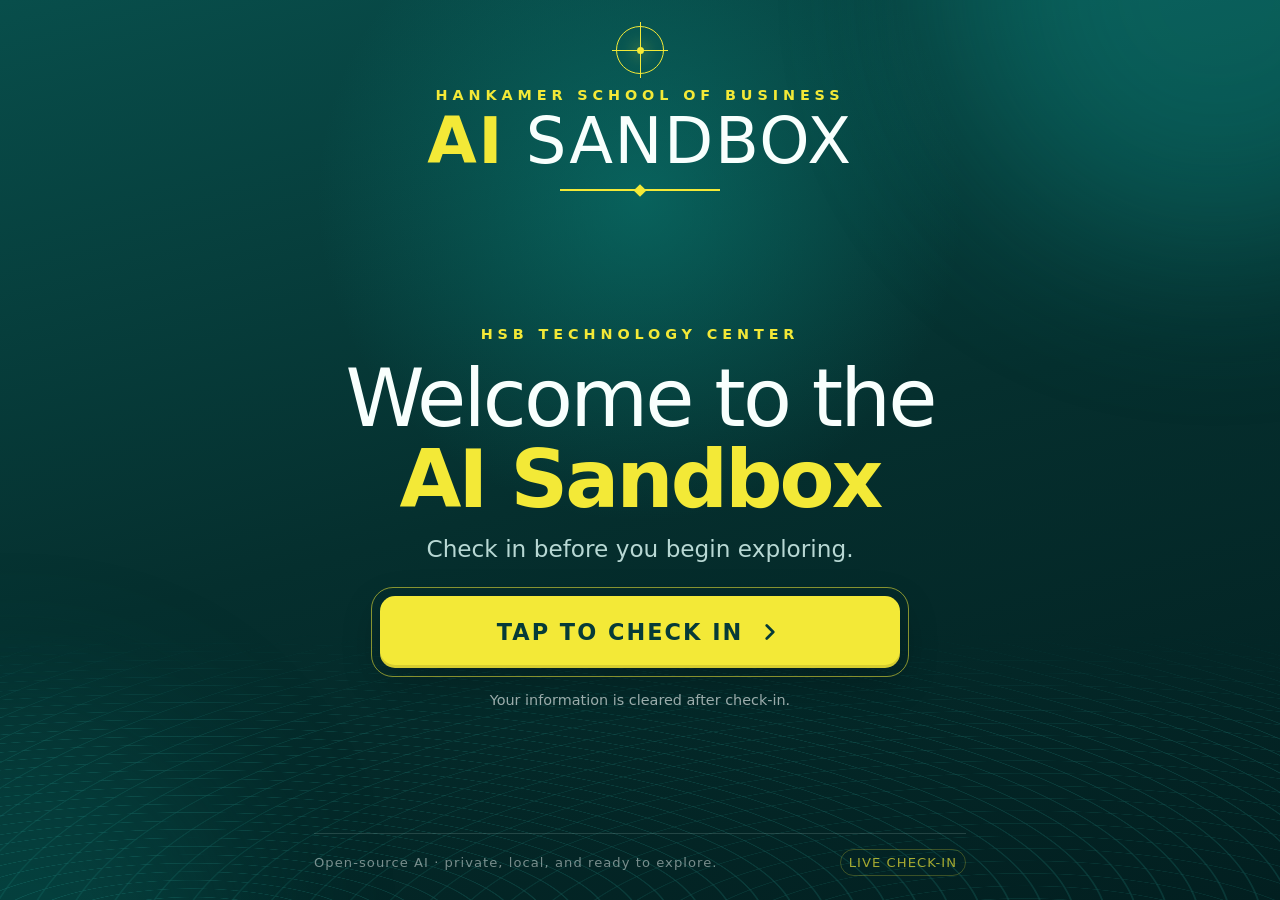
==== index.html @ b59451a3 "Add files via upload" ====
<!doctype html>
<html lang="en">
<head>
  <meta charset="utf-8">
  <meta name="viewport" content="width=device-width, initial-scale=1, viewport-fit=cover, user-scalable=no">
  <meta name="theme-color" content="#073f3d">
  <meta name="description" content="Touch-friendly check-in kiosk for the Hankamer AI Sandbox.">
  <title>AI Sandbox Check-In</title>
  <link rel="icon" type="image/svg+xml" href="data:image/svg+xml,%3Csvg xmlns='http://www.w3.org/2000/svg' viewBox='0 0 64 64'%3E%3Crect width='64' height='64' rx='12' fill='%23073f3d'/%3E%3Ccircle cx='32' cy='24' r='12' fill='none' stroke='%23f3e937' stroke-width='3'/%3E%3Ccircle cx='32' cy='24' r='3' fill='%23f3e937'/%3E%3Cpath d='M18 48h28' stroke='%23f3e937' stroke-width='4'/%3E%3C/svg%3E">
  <link rel="stylesheet" href="styles.css">
</head>
<body>
  <div class="ambient ambient-one" aria-hidden="true"></div>
  <div class="ambient ambient-two" aria-hidden="true"></div>
  <div class="contours" aria-hidden="true"></div>

  <main class="kiosk-shell">
    <header class="brand-lockup" aria-label="Hankamer School of Business AI Sandbox">
      <div class="orbit-mark" aria-hidden="true"><span></span></div>
      <p class="eyebrow">Hankamer School of Business</p>
      <div class="brand-title"><span>AI</span> Sandbox</div>
      <div class="rule"><i></i></div>
    </header>

    <section class="screen is-active" id="idleScreen" aria-labelledby="welcomeTitle">
      <div class="idle-content">
        <p class="section-label">HSB Technology Center</p>
        <h1 id="welcomeTitle">Welcome to the<br><strong>AI Sandbox</strong></h1>
        <p class="welcome-copy">Check in before you begin exploring.</p>
        <button class="primary-button pulse-button" id="startButton" type="button">
          <span>Tap to check in</span>
          <svg viewBox="0 0 24 24" aria-hidden="true"><path d="m9 18 6-6-6-6"/></svg>
        </button>
        <p class="privacy-note">Your information is cleared after check-in.</p>
      </div>
    </section>

    <section class="screen" id="formScreen" aria-labelledby="formTitle" hidden>
      <div class="form-heading">
        <button class="back-button" id="backButton" type="button" aria-label="Return to welcome screen">
          <svg viewBox="0 0 24 24" aria-hidden="true"><path d="m15 18-6-6 6-6"/></svg>
        </button>
        <div>
          <p class="section-label">Visitor check-in</p>
          <h1 id="formTitle">Tell us about your visit</h1>
        </div>
      </div>

      <form id="checkinForm" novalidate>
        <div class="form-grid">
          <label class="field full-width">
            <span>Baylor email <b>Required</b></span>
            <input id="email" name="email" type="email" inputmode="email" autocomplete="off" autocapitalize="none" spellcheck="false" placeholder="name@baylor.edu" required>
            <small class="field-error" id="emailError"></small>
          </label>

          <label class="field full-width">
            <span>Name <em>Optional</em></span>
            <input id="name" name="name" type="text" autocomplete="off" placeholder="First and last name" maxlength="80">
          </label>

          <label class="field full-width">
            <span>Purpose of visit <b>Required</b></span>
            <select id="purpose" name="purpose" required>
              <option value="">Choose one</option>
              <option>Explore AI tools</option>
              <option>Coursework or assignment</option>
              <option>Research or project work</option>
              <option>Class, workshop, or event</option>
              <option>Consultation or support</option>
              <option>Other</option>
            </select>
            <small class="field-error" id="purposeError"></small>
          </label>
        </div>

        <fieldset class="station-fieldset">
          <legend>Choose a station <b>Required</b></legend>
          <div class="station-grid">
            <label class="station-card"><input type="radio" name="station" value="1"><span class="computer-icon" aria-hidden="true"></span><strong>01</strong><small>Station</small></label>
            <label class="station-card"><input type="radio" name="station" value="2"><span class="computer-icon" aria-hidden="true"></span><strong>02</strong><small>Station</small></label>
            <label class="station-card"><input type="radio" name="station" value="3"><span class="computer-icon" aria-hidden="true"></span><strong>03</strong><small>Station</small></label>
            <label class="station-card"><input type="radio" name="station" value="4"><span class="computer-icon" aria-hidden="true"></span><strong>04</strong><small>Station</small></label>
          </div>
          <small class="field-error" id="stationError"></small>
        </fieldset>

        <div class="submit-area">
          <p class="submit-error" id="submitError" role="alert"></p>
          <button class="primary-button" id="submitButton" type="submit">
            <span>Check in</span>
            <svg viewBox="0 0 24 24" aria-hidden="true"><path d="m9 18 6-6-6-6"/></svg>
          </button>
        </div>
      </form>
    </section>

    <section class="screen success-screen" id="successScreen" aria-labelledby="successTitle" hidden>
      <div class="success-content">
        <div class="success-mark" aria-hidden="true"><svg viewBox="0 0 64 64"><path d="m18 33 9 9 20-22"/></svg></div>
        <p class="section-label">Check-in complete</p>
        <h1 id="successTitle">You’re all set.</h1>
        <p>Have a great session in the AI Sandbox.</p>
        <div class="countdown"><span id="countdownNumber">5</span><small>Returning to welcome</small></div>
      </div>
    </section>

    <footer>
      <span>Open-source AI · private, local, and ready to explore.</span>
      <span class="mode-indicator" id="modeIndicator">Demo mode</span>
    </footer>
  </main>

  <div class="timeout-dialog" id="timeoutDialog" role="dialog" aria-modal="true" aria-labelledby="timeoutTitle" hidden>
    <div>
      <p class="section-label">Still there?</p>
      <h2 id="timeoutTitle">Your session is about to reset.</h2>
      <p>For privacy, this form will clear in <strong id="timeoutCountdown">10</strong> seconds.</p>
      <button class="primary-button" id="continueButton" type="button">Continue check-in</button>
    </div>
  </div>

  <script src="config.js"></script>
  <script src="app.js"></script>
</body>
</html>
---- styles.css ----
:root {
  --teal-950: #032e2d;
  --teal-900: #073f3d;
  --teal-800: #075552;
  --teal-700: #08706a;
  --gold: #f3e937;
  --gold-soft: #fff86c;
  --white: #f8fffd;
  --mist: #b8d8d4;
  --danger: #ffadad;
  --panel: rgba(1, 42, 41, 0.82);
  --line: rgba(243, 233, 55, 0.42);
  font-family: Inter, ui-sans-serif, system-ui, -apple-system, BlinkMacSystemFont, "Segoe UI", sans-serif;
  color: var(--white);
  background: var(--teal-950);
  font-synthesis: none;
}

* { box-sizing: border-box; }

html, body { min-height: 100%; margin: 0; }

body {
  min-height: 100dvh;
  overflow-x: hidden;
  background:
    radial-gradient(circle at 50% 22%, rgba(11, 142, 132, 0.46), transparent 34%),
    linear-gradient(165deg, #084e4b 0%, #052f2e 52%, #021f20 100%);
  -webkit-tap-highlight-color: transparent;
  touch-action: manipulation;
}

button, input, select { font: inherit; }
button { -webkit-tap-highlight-color: transparent; }

.ambient { position: fixed; border-radius: 50%; filter: blur(90px); opacity: .28; pointer-events: none; }
.ambient-one { width: 42vmax; height: 42vmax; background: #12b5a9; top: -22vmax; right: -16vmax; }
.ambient-two { width: 34vmax; height: 34vmax; background: #0a8179; bottom: -20vmax; left: -16vmax; }

.contours {
  position: fixed;
  inset: auto 0 0;
  height: 30vh;
  opacity: .22;
  pointer-events: none;
  background-image:
    repeating-radial-gradient(ellipse at 15% 110%, transparent 0 15px, rgba(66, 225, 212, .55) 16px 17px, transparent 18px 31px),
    repeating-radial-gradient(ellipse at 80% 125%, transparent 0 18px, rgba(66, 225, 212, .4) 19px 20px, transparent 21px 38px);
  mask-image: linear-gradient(transparent, black 38%);
}

.kiosk-shell {
  position: relative;
  z-index: 1;
  width: min(100%, 760px);
  min-height: 100dvh;
  margin: 0 auto;
  padding: max(26px, env(safe-area-inset-top)) clamp(22px, 5vw, 54px) max(24px, env(safe-area-inset-bottom));
  display: grid;
  grid-template-rows: auto 1fr auto;
}

.brand-lockup { text-align: center; }
.orbit-mark { width: 48px; height: 48px; margin: 0 auto 13px; border: 1.5px solid var(--gold); border-radius: 50%; display: grid; place-items: center; position: relative; }
.orbit-mark::before, .orbit-mark::after { content: ""; position: absolute; background: var(--gold); }
.orbit-mark::before { width: 56px; height: 1px; }
.orbit-mark::after { width: 1px; height: 56px; }
.orbit-mark span { width: 7px; height: 7px; background: var(--gold); border-radius: 50%; box-shadow: 0 0 16px var(--gold); }
.eyebrow, .section-label { margin: 0; color: var(--gold); font-size: clamp(.72rem, 1.8vw, .9rem); font-weight: 800; letter-spacing: .34em; text-transform: uppercase; }
.brand-title { margin-top: 8px; font-size: clamp(2rem, 6.5vw, 4rem); font-weight: 300; line-height: .95; letter-spacing: .025em; text-transform: uppercase; }
.brand-title span { color: var(--gold); font-weight: 700; }
.rule { width: 160px; height: 12px; margin: 17px auto 0; border-top: 2px solid var(--gold); position: relative; }
.rule i { position: absolute; width: 9px; height: 9px; left: 50%; top: -5px; background: var(--gold); transform: translateX(-50%) rotate(45deg); }

.screen { align-self: center; width: 100%; padding: clamp(24px, 5vh, 54px) 0; animation: reveal .35s ease both; }
.screen[hidden] { display: none; }
.idle-content, .success-content { text-align: center; }
.idle-content h1 { margin: 16px 0 14px; font-size: clamp(2.3rem, 8vw, 5rem); line-height: 1.02; font-weight: 300; letter-spacing: -.035em; }
.idle-content h1 strong { color: var(--gold); font-weight: 750; }
.welcome-copy { margin: 0 auto 34px; color: var(--mist); font-size: clamp(1.1rem, 2.7vw, 1.45rem); }

.primary-button {
  width: 100%; min-height: 72px; border: 0; border-radius: 15px; padding: 18px 24px;
  background: var(--gold); color: #063b38; box-shadow: 0 12px 38px rgba(0, 0, 0, .24), inset 0 -3px 0 rgba(0, 0, 0, .12);
  display: flex; align-items: center; justify-content: center; gap: 14px;
  font-weight: 900; font-size: clamp(1.05rem, 2.8vw, 1.4rem); letter-spacing: .09em; text-transform: uppercase; cursor: pointer;
  transition: transform .16s ease, background .16s ease, opacity .16s ease;
}
.primary-button:hover { background: var(--gold-soft); }
.primary-button:active { transform: scale(.985); }
.primary-button:focus-visible, .back-button:focus-visible, input:focus-visible, select:focus-visible, .station-card:has(input:focus-visible) { outline: 4px solid white; outline-offset: 4px; }
.primary-button:disabled { opacity: .56; cursor: wait; }
.primary-button svg, .back-button svg { width: 26px; height: 26px; fill: none; stroke: currentColor; stroke-width: 2.5; stroke-linecap: round; stroke-linejoin: round; }
.pulse-button { max-width: 520px; margin: 0 auto; position: relative; }
.pulse-button::after { content: ""; position: absolute; inset: -9px; border: 1px solid rgba(243, 233, 55, .55); border-radius: 22px; animation: pulse 2.4s ease-out infinite; }
.privacy-note { margin: 24px 0 0; color: rgba(248, 255, 253, .64); font-size: .9rem; }

.form-heading { display: grid; grid-template-columns: 58px 1fr; gap: 18px; align-items: center; margin-bottom: 25px; }
.form-heading h1 { margin: 7px 0 0; font-size: clamp(1.8rem, 5vw, 3rem); line-height: 1.05; }
.back-button { width: 58px; height: 58px; border-radius: 50%; border: 1px solid var(--line); display: grid; place-items: center; background: rgba(0,0,0,.12); color: var(--gold); cursor: pointer; }
.form-grid { display: grid; grid-template-columns: 1fr 1fr; gap: 20px; }
.full-width { grid-column: 1 / -1; }
.field { display: grid; gap: 9px; }
.field > span, .station-fieldset legend { color: var(--white); font-size: 1rem; font-weight: 750; letter-spacing: .03em; }
.field b, .station-fieldset b { margin-left: 7px; color: var(--gold); font-size: .67rem; letter-spacing: .12em; text-transform: uppercase; }
.field em { margin-left: 7px; color: var(--mist); font-size: .75rem; font-weight: 500; font-style: normal; }
input, select { width: 100%; min-height: 62px; border: 1px solid rgba(184, 216, 212, .38); border-radius: 12px; padding: 13px 16px; background: rgba(0, 23, 23, .6); color: white; font-size: 1.1rem; }
select { color-scheme: dark; }
input::placeholder { color: rgba(248, 255, 253, .43); }
input:focus, select:focus { border-color: var(--gold); background: rgba(0, 31, 30, .85); }
.field-error, .submit-error { min-height: 0; color: var(--danger); font-weight: 650; }
.field-error:not(:empty) { min-height: 1.1em; }

.station-fieldset { min-width: 0; margin: 24px 0 0; padding: 0; border: 0; }
.station-fieldset legend { margin-bottom: 13px; }
.station-grid { display: grid; grid-template-columns: repeat(4, 1fr); gap: 12px; }
.station-card { min-height: 128px; padding: 15px 8px 12px; border: 1px solid var(--line); border-radius: 13px; background: rgba(1, 51, 49, .68); display: flex; flex-direction: column; align-items: center; justify-content: center; cursor: pointer; transition: background .16s, transform .16s, border-color .16s; }
.station-card input { position: absolute; opacity: 0; pointer-events: none; }
.station-card:hover { background: rgba(7, 93, 88, .78); }
.station-card:active { transform: scale(.97); }
.station-card:has(input:checked) { background: var(--gold); color: var(--teal-950); border-color: var(--gold); box-shadow: 0 0 0 3px rgba(243, 233, 55, .22); }
.station-card strong { color: var(--gold); font-size: clamp(1.6rem, 5vw, 2.3rem); line-height: 1; }
.station-card:has(input:checked) strong { color: var(--teal-950); }
.station-card small { margin-top: 4px; font-size: .66rem; font-weight: 800; letter-spacing: .17em; text-transform: uppercase; }
.computer-icon { width: 34px; height: 24px; margin-bottom: 9px; border: 2px solid currentColor; border-radius: 4px; opacity: .75; position: relative; }
.computer-icon::after { content: ""; position: absolute; width: 17px; height: 2px; left: 7px; bottom: 4px; background: currentColor; }
.submit-area { margin-top: 24px; }
.submit-error { margin: 0 0 9px; text-align: center; }

.success-mark { width: 116px; height: 116px; margin: 0 auto 28px; border: 2px solid var(--gold); border-radius: 50%; background: rgba(243, 233, 55, .08); display: grid; place-items: center; box-shadow: 0 0 50px rgba(243,233,55,.17); }
.success-mark svg { width: 64px; fill: none; stroke: var(--gold); stroke-width: 5; stroke-linecap: round; stroke-linejoin: round; }
.success-content h1 { margin: 12px 0 10px; color: var(--gold); font-size: clamp(3rem, 10vw, 6rem); line-height: 1; }
.success-content > p:not(.section-label) { margin: 0; color: var(--mist); font-size: clamp(1.1rem, 3vw, 1.45rem); }
.countdown { width: 100px; height: 100px; margin: 32px auto 0; border: 1px solid var(--line); border-radius: 50%; display: flex; flex-direction: column; align-items: center; justify-content: center; }
.countdown span { color: var(--gold); font-size: 2rem; font-weight: 800; line-height: 1; }
.countdown small { width: 72px; margin-top: 5px; color: var(--mist); font-size: .62rem; line-height: 1.1; text-transform: uppercase; }

footer { padding-top: 15px; border-top: 1px solid rgba(184,216,212,.18); display: flex; align-items: center; justify-content: space-between; gap: 14px; color: rgba(248,255,253,.48); font-size: clamp(.65rem, 1.8vw, .82rem); letter-spacing: .08em; }
.mode-indicator { flex: 0 0 auto; padding: 5px 8px; border: 1px solid rgba(243,233,55,.24); border-radius: 999px; color: rgba(243,233,55,.68); text-transform: uppercase; }

.timeout-dialog { position: fixed; z-index: 10; inset: 0; padding: 24px; background: rgba(0, 18, 18, .78); backdrop-filter: blur(12px); display: grid; place-items: center; }
.timeout-dialog[hidden] { display: none; }
.timeout-dialog > div { width: min(100%, 520px); padding: 34px; border: 1px solid var(--line); border-radius: 20px; background: #073f3d; box-shadow: 0 22px 70px rgba(0,0,0,.45); text-align: center; }
.timeout-dialog h2 { margin: 13px 0; font-size: clamp(1.6rem, 5vw, 2.35rem); }
.timeout-dialog p:not(.section-label) { margin: 0 0 24px; color: var(--mist); }
.timeout-dialog strong { color: var(--gold); }

@keyframes reveal { from { opacity: 0; transform: translateY(9px); } to { opacity: 1; transform: none; } }
@keyframes pulse { 0% { opacity: .7; transform: scale(.98); } 75%, 100% { opacity: 0; transform: scale(1.06); } }

@media (max-width: 560px) {
  .kiosk-shell { padding-inline: 18px; }
  .orbit-mark { width: 40px; height: 40px; }
  .orbit-mark::before { width: 48px; }
  .orbit-mark::after { height: 48px; }
  .station-grid { grid-template-columns: repeat(2, 1fr); }
  .station-card { min-height: 108px; }
  .form-grid { gap: 14px; }
  .screen { padding-block: 28px; }
  footer > span:first-child { display: none; }
  footer { justify-content: center; }
}

@media (max-height: 750px) and (min-width: 561px) {
  .kiosk-shell { padding-block: 17px; }
  .orbit-mark { display: none; }
  .brand-title { font-size: 2.3rem; }
  .rule { margin-top: 10px; }
  .screen { padding-block: 18px; }
  .form-heading { margin-bottom: 16px; }
  .form-grid { gap: 12px; }
  input, select { min-height: 52px; }
  .station-fieldset { margin-top: 14px; }
  .station-card { min-height: 92px; }
  .computer-icon { display: none; }
  .submit-area { margin-top: 14px; }
  .primary-button { min-height: 60px; }
}

@media (prefers-reduced-motion: reduce) {
  *, *::before, *::after { animation-duration: .01ms !important; animation-iteration-count: 1 !important; scroll-behavior: auto !important; }
}
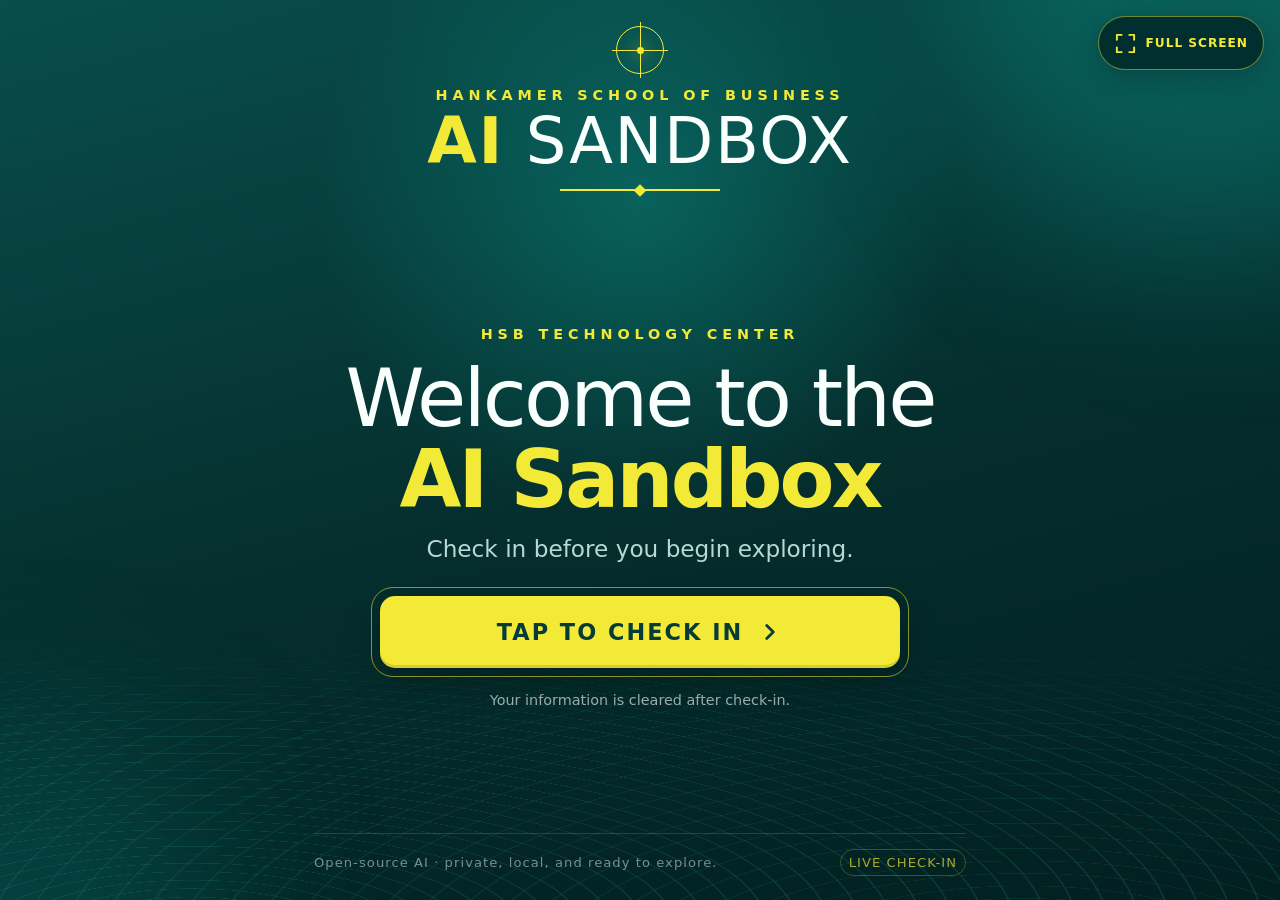
==== commit 90207476: "Add files via upload" ====
--- a/index.html
+++ b/index.html
@@ -5,7 +5,11 @@
   <meta name="viewport" content="width=device-width, initial-scale=1, viewport-fit=cover, user-scalable=no">
   <meta name="theme-color" content="#073f3d">
   <meta name="description" content="Touch-friendly check-in kiosk for the Hankamer AI Sandbox.">
+  <meta name="mobile-web-app-capable" content="yes">
+  <meta name="apple-mobile-web-app-capable" content="yes">
+  <meta name="apple-mobile-web-app-status-bar-style" content="black-translucent">
   <title>AI Sandbox Check-In</title>
+  <link rel="manifest" href="manifest.webmanifest">
   <link rel="icon" type="image/svg+xml" href="data:image/svg+xml,%3Csvg xmlns='http://www.w3.org/2000/svg' viewBox='0 0 64 64'%3E%3Crect width='64' height='64' rx='12' fill='%23073f3d'/%3E%3Ccircle cx='32' cy='24' r='12' fill='none' stroke='%23f3e937' stroke-width='3'/%3E%3Ccircle cx='32' cy='24' r='3' fill='%23f3e937'/%3E%3Cpath d='M18 48h28' stroke='%23f3e937' stroke-width='4'/%3E%3C/svg%3E">
   <link rel="stylesheet" href="styles.css">
 </head>
@@ -13,6 +17,13 @@
   <div class="ambient ambient-one" aria-hidden="true"></div>
   <div class="ambient ambient-two" aria-hidden="true"></div>
   <div class="contours" aria-hidden="true"></div>
+
+  <button class="fullscreen-button" id="fullscreenButton" type="button" aria-pressed="false">
+    <svg class="enter-fullscreen-icon" viewBox="0 0 24 24" aria-hidden="true"><path d="M8 3H3v5M16 3h5v5M8 21H3v-5M16 21h5v-5"/></svg>
+    <svg class="exit-fullscreen-icon" viewBox="0 0 24 24" aria-hidden="true"><path d="M3 8h5V3M21 8h-5V3M3 16h5v5M21 16h-5v5"/></svg>
+    <span>Full screen</span>
+  </button>
+  <p class="fullscreen-message" id="fullscreenMessage" role="status" aria-live="polite"></p>
 
   <main class="kiosk-shell">
     <header class="brand-lockup" aria-label="Hankamer School of Business AI Sandbox">
--- a/styles.css
+++ b/styles.css
@@ -33,6 +33,35 @@
 button, input, select { font: inherit; }
 button { -webkit-tap-highlight-color: transparent; }
 
+.fullscreen-button {
+  position: fixed;
+  z-index: 8;
+  top: max(16px, env(safe-area-inset-top));
+  right: max(16px, env(safe-area-inset-right));
+  min-width: 54px;
+  min-height: 54px;
+  padding: 12px 15px;
+  border: 1px solid rgba(243, 233, 55, .48);
+  border-radius: 999px;
+  background: rgba(1, 42, 41, .88);
+  color: var(--gold);
+  display: flex;
+  align-items: center;
+  justify-content: center;
+  gap: 9px;
+  box-shadow: 0 8px 28px rgba(0, 0, 0, .24);
+  backdrop-filter: blur(9px);
+  cursor: pointer;
+}
+.fullscreen-button svg { width: 23px; height: 23px; fill: none; stroke: currentColor; stroke-width: 2; stroke-linecap: round; stroke-linejoin: round; }
+.fullscreen-button span { font-size: .76rem; font-weight: 850; letter-spacing: .08em; text-transform: uppercase; }
+.fullscreen-button .exit-fullscreen-icon { display: none; }
+.fullscreen-button[aria-pressed="true"] .enter-fullscreen-icon { display: none; }
+.fullscreen-button[aria-pressed="true"] .exit-fullscreen-icon { display: block; }
+.fullscreen-button:focus-visible { outline: 4px solid white; outline-offset: 3px; }
+.fullscreen-button.is-hidden { display: none; }
+.fullscreen-message { position: fixed; z-index: 9; top: 78px; right: 17px; max-width: 260px; margin: 0; color: var(--danger); font-size: .82rem; font-weight: 650; text-align: right; }
+
 .ambient { position: fixed; border-radius: 50%; filter: blur(90px); opacity: .28; pointer-events: none; }
 .ambient-one { width: 42vmax; height: 42vmax; background: #12b5a9; top: -22vmax; right: -16vmax; }
 .ambient-two { width: 34vmax; height: 34vmax; background: #0a8179; bottom: -20vmax; left: -16vmax; }
@@ -149,6 +178,8 @@
 @keyframes pulse { 0% { opacity: .7; transform: scale(.98); } 75%, 100% { opacity: 0; transform: scale(1.06); } }
 
 @media (max-width: 560px) {
+  .fullscreen-button { top: 10px; right: 10px; padding: 12px; }
+  .fullscreen-button span { position: absolute; width: 1px; height: 1px; padding: 0; margin: -1px; overflow: hidden; clip: rect(0, 0, 0, 0); white-space: nowrap; border: 0; }
   .kiosk-shell { padding-inline: 18px; }
   .orbit-mark { width: 40px; height: 40px; }
   .orbit-mark::before { width: 48px; }
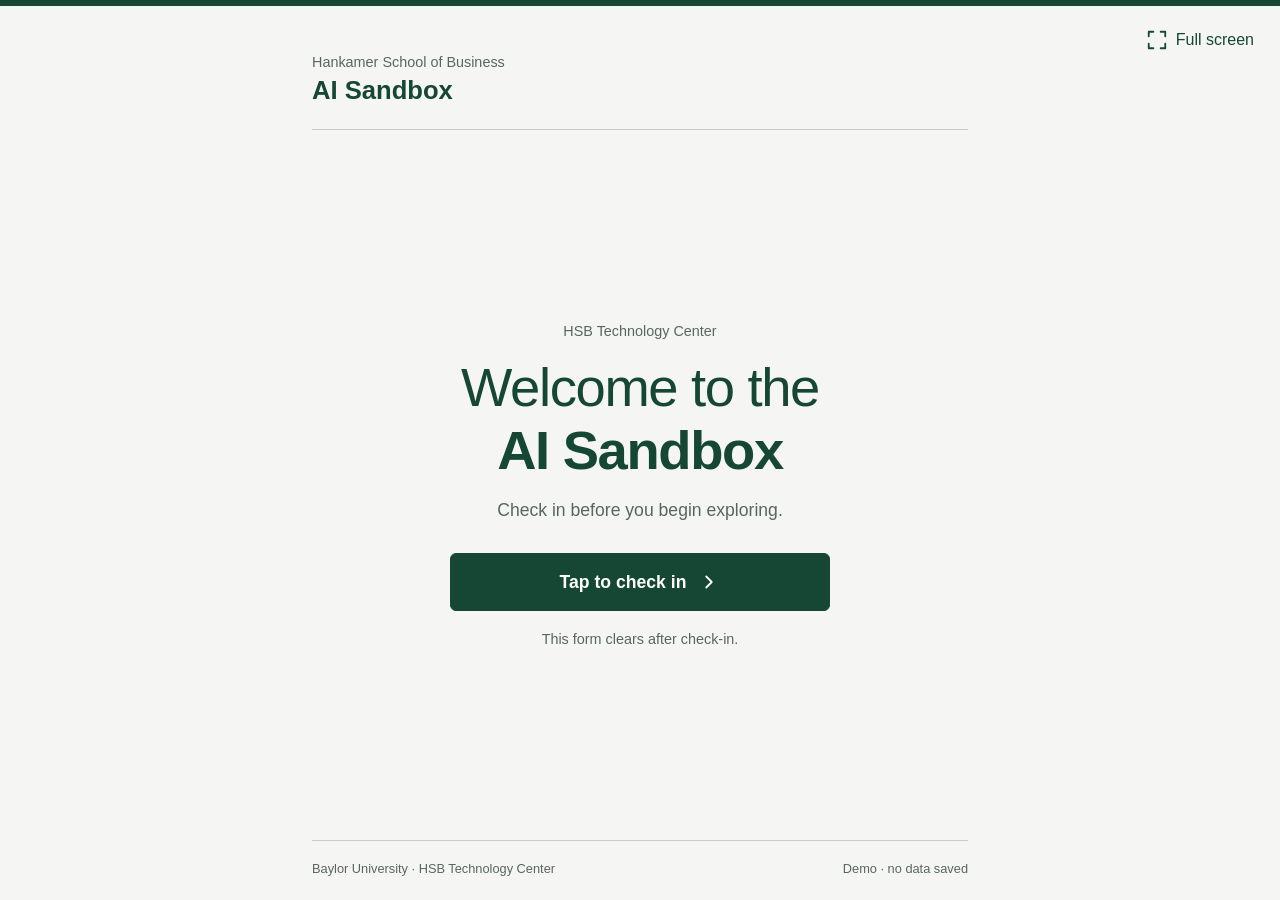
==== commit 92c41c5a: "Simplify kiosk interface and prepare Baylor hosting handoff" ====
--- a/index.html
+++ b/index.html
@@ -1,137 +1,132 @@
-<!doctype html>
-<html lang="en">
-<head>
-  <meta charset="utf-8">
-  <meta name="viewport" content="width=device-width, initial-scale=1, viewport-fit=cover, user-scalable=no">
-  <meta name="theme-color" content="#073f3d">
-  <meta name="description" content="Touch-friendly check-in kiosk for the Hankamer AI Sandbox.">
-  <meta name="mobile-web-app-capable" content="yes">
-  <meta name="apple-mobile-web-app-capable" content="yes">
-  <meta name="apple-mobile-web-app-status-bar-style" content="black-translucent">
-  <title>AI Sandbox Check-In</title>
-  <link rel="manifest" href="manifest.webmanifest">
-  <link rel="icon" type="image/svg+xml" href="data:image/svg+xml,%3Csvg xmlns='http://www.w3.org/2000/svg' viewBox='0 0 64 64'%3E%3Crect width='64' height='64' rx='12' fill='%23073f3d'/%3E%3Ccircle cx='32' cy='24' r='12' fill='none' stroke='%23f3e937' stroke-width='3'/%3E%3Ccircle cx='32' cy='24' r='3' fill='%23f3e937'/%3E%3Cpath d='M18 48h28' stroke='%23f3e937' stroke-width='4'/%3E%3C/svg%3E">
-  <link rel="stylesheet" href="styles.css">
-</head>
-<body>
-  <div class="ambient ambient-one" aria-hidden="true"></div>
-  <div class="ambient ambient-two" aria-hidden="true"></div>
-  <div class="contours" aria-hidden="true"></div>
+<!doctype html>
+<html lang="en">
+<head>
+  <meta charset="utf-8">
+  <meta name="viewport" content="width=device-width, initial-scale=1, viewport-fit=cover">
+  <meta name="theme-color" content="#154734">
+  <meta name="description" content="Touch-friendly check-in kiosk for the Hankamer AI Sandbox.">
+  <meta name="mobile-web-app-capable" content="yes">
+  <meta name="apple-mobile-web-app-capable" content="yes">
+  <meta name="apple-mobile-web-app-status-bar-style" content="black-translucent">
+  <title>AI Sandbox Check-In</title>
+  <link rel="manifest" href="manifest.webmanifest">
+  <link rel="icon" type="image/svg+xml" href="app-icon.svg">
+  <link rel="stylesheet" href="styles.css">
+</head>
+<body>
+  <button class="fullscreen-button" id="fullscreenButton" type="button" aria-pressed="false">
+    <svg class="enter-fullscreen-icon" viewBox="0 0 24 24" aria-hidden="true"><path d="M8 3H3v5M16 3h5v5M8 21H3v-5M16 21h5v-5"/></svg>
+    <svg class="exit-fullscreen-icon" viewBox="0 0 24 24" aria-hidden="true"><path d="M3 8h5V3M21 8h-5V3M3 16h5v5M21 16h-5v5"/></svg>
+    <span>Full screen</span>
+  </button>
+  <p class="fullscreen-message" id="fullscreenMessage" role="status" aria-live="polite"></p>
+
+  <main class="kiosk-shell">
+    <header class="brand-lockup" aria-label="Hankamer School of Business AI Sandbox">
+      <p class="eyebrow">Hankamer School of Business</p>
+      <div class="brand-title">AI Sandbox</div>
+    </header>
+
+    <section class="screen" id="idleScreen" aria-labelledby="welcomeTitle">
+      <div class="idle-content">
+        <p class="section-label">HSB Technology Center</p>
+        <h1 id="welcomeTitle">Welcome to the<br><strong>AI Sandbox</strong></h1>
+        <p class="welcome-copy">Check in before you begin exploring.</p>
+        <button class="primary-button" id="startButton" type="button">
+          <span>Tap to check in</span>
+          <svg viewBox="0 0 24 24" aria-hidden="true"><path d="m9 18 6-6-6-6"/></svg>
+        </button>
+        <p class="privacy-note">This form clears after check-in.</p>
+      </div>
+    </section>
+
+    <section class="screen" id="formScreen" aria-labelledby="formTitle" hidden>
+      <div class="form-heading">
+        <button class="back-button" id="backButton" type="button" aria-label="Return to welcome screen">
+          <svg viewBox="0 0 24 24" aria-hidden="true"><path d="m15 18-6-6 6-6"/></svg>
+        </button>
+        <div>
+          <p class="section-label">Visitor check-in</p>
+          <h1 id="formTitle">Check in</h1>
+        </div>
+      </div>
+
+      <form id="checkinForm" novalidate>
+        <div class="form-grid">
+          <label class="field full-width">
+            <span>Baylor email <b>Required</b></span>
+            <input id="email" name="email" aria-describedby="emailError" maxlength="254" type="email" inputmode="email" autocomplete="off" autocapitalize="none" spellcheck="false" placeholder="name@baylor.edu" required>
+            <small class="field-error" id="emailError"></small>
+          </label>
+
+          <label class="field full-width">
+            <span>Name <em>Optional</em></span>
+            <input id="name" name="name" type="text" autocomplete="off" placeholder="First and last name" maxlength="80">
+          </label>
+
+          <label class="field full-width">
+            <span>Purpose of visit <b>Required</b></span>
+            <select id="purpose" name="purpose" aria-describedby="purposeError" required>
+              <option value="">Choose one</option>
+              <option>Explore AI tools</option>
+              <option>Coursework or assignment</option>
+              <option>Research or project work</option>
+              <option>Class, workshop, or event</option>
+              <option>Consultation or support</option>
+              <option>Other</option>
+            </select>
+            <small class="field-error" id="purposeError"></small>
+          </label>
+        </div>
+
+        <fieldset class="station-fieldset" aria-describedby="stationError">
+          <legend>Choose a station <b>Required</b></legend>
+          <div class="station-grid">
+            <label class="station-card"><input type="radio" name="station" required value="1"><strong>01</strong><small>Station</small></label>
+            <label class="station-card"><input type="radio" name="station" required value="2"><strong>02</strong><small>Station</small></label>
+            <label class="station-card"><input type="radio" name="station" required value="3"><strong>03</strong><small>Station</small></label>
+            <label class="station-card"><input type="radio" name="station" required value="4"><strong>04</strong><small>Station</small></label>
+          </div>
+          <small class="field-error" id="stationError"></small>
+        </fieldset>
+
+        <div class="submit-area">
+          <p class="submit-error" id="submitError" role="alert"></p>
+          <button class="primary-button" id="submitButton" type="submit">
+            <span>Check in</span>
+            <svg viewBox="0 0 24 24" aria-hidden="true"><path d="m9 18 6-6-6-6"/></svg>
+          </button>
+        </div>
+      </form>
+    </section>
+
+    <section class="screen success-screen" id="successScreen" aria-labelledby="successTitle" hidden>
+      <div class="success-content">
+        <div class="success-mark" aria-hidden="true"><svg viewBox="0 0 64 64"><path d="m18 33 9 9 20-22"/></svg></div>
+        <p class="section-label">Check-in complete</p>
+        <h1 id="successTitle" tabindex="-1">You’re all set.</h1>
+        <p id="successMessage">Have a great session in the AI Sandbox.</p>
+        <div class="countdown"><span id="countdownNumber">5</span><small>Returning to welcome</small></div>
+      </div>
+    </section>
+
+    <footer>
+      <span>Baylor University · HSB Technology Center</span>
+      <span class="mode-indicator" id="modeIndicator">Demo mode</span>
+    </footer>
+  </main>
+
+  <dialog class="timeout-dialog" id="timeoutDialog" aria-labelledby="timeoutTitle">
+    <div>
+      <p class="section-label">Still there?</p>
+      <h2 id="timeoutTitle">Your session is about to reset.</h2>
+      <p>For privacy, this form will clear in <strong id="timeoutCountdown">10</strong> seconds.</p>
+      <button class="primary-button" id="continueButton" type="button">Continue check-in</button>
+    </div>
+  </dialog>
 
-  <button class="fullscreen-button" id="fullscreenButton" type="button" aria-pressed="false">
-    <svg class="enter-fullscreen-icon" viewBox="0 0 24 24" aria-hidden="true"><path d="M8 3H3v5M16 3h5v5M8 21H3v-5M16 21h5v-5"/></svg>
-    <svg class="exit-fullscreen-icon" viewBox="0 0 24 24" aria-hidden="true"><path d="M3 8h5V3M21 8h-5V3M3 16h5v5M21 16h-5v5"/></svg>
-    <span>Full screen</span>
-  </button>
-  <p class="fullscreen-message" id="fullscreenMessage" role="status" aria-live="polite"></p>
-
-  <main class="kiosk-shell">
-    <header class="brand-lockup" aria-label="Hankamer School of Business AI Sandbox">
-      <div class="orbit-mark" aria-hidden="true"><span></span></div>
-      <p class="eyebrow">Hankamer School of Business</p>
-      <div class="brand-title"><span>AI</span> Sandbox</div>
-      <div class="rule"><i></i></div>
-    </header>
-
-    <section class="screen is-active" id="idleScreen" aria-labelledby="welcomeTitle">
-      <div class="idle-content">
-        <p class="section-label">HSB Technology Center</p>
-        <h1 id="welcomeTitle">Welcome to the<br><strong>AI Sandbox</strong></h1>
-        <p class="welcome-copy">Check in before you begin exploring.</p>
-        <button class="primary-button pulse-button" id="startButton" type="button">
-          <span>Tap to check in</span>
-          <svg viewBox="0 0 24 24" aria-hidden="true"><path d="m9 18 6-6-6-6"/></svg>
-        </button>
-        <p class="privacy-note">Your information is cleared after check-in.</p>
-      </div>
-    </section>
-
-    <section class="screen" id="formScreen" aria-labelledby="formTitle" hidden>
-      <div class="form-heading">
-        <button class="back-button" id="backButton" type="button" aria-label="Return to welcome screen">
-          <svg viewBox="0 0 24 24" aria-hidden="true"><path d="m15 18-6-6 6-6"/></svg>
-        </button>
-        <div>
-          <p class="section-label">Visitor check-in</p>
-          <h1 id="formTitle">Tell us about your visit</h1>
-        </div>
-      </div>
-
-      <form id="checkinForm" novalidate>
-        <div class="form-grid">
-          <label class="field full-width">
-            <span>Baylor email <b>Required</b></span>
-            <input id="email" name="email" type="email" inputmode="email" autocomplete="off" autocapitalize="none" spellcheck="false" placeholder="name@baylor.edu" required>
-            <small class="field-error" id="emailError"></small>
-          </label>
-
-          <label class="field full-width">
-            <span>Name <em>Optional</em></span>
-            <input id="name" name="name" type="text" autocomplete="off" placeholder="First and last name" maxlength="80">
-          </label>
-
-          <label class="field full-width">
-            <span>Purpose of visit <b>Required</b></span>
-            <select id="purpose" name="purpose" required>
-              <option value="">Choose one</option>
-              <option>Explore AI tools</option>
-              <option>Coursework or assignment</option>
-              <option>Research or project work</option>
-              <option>Class, workshop, or event</option>
-              <option>Consultation or support</option>
-              <option>Other</option>
-            </select>
-            <small class="field-error" id="purposeError"></small>
-          </label>
-        </div>
-
-        <fieldset class="station-fieldset">
-          <legend>Choose a station <b>Required</b></legend>
-          <div class="station-grid">
-            <label class="station-card"><input type="radio" name="station" value="1"><span class="computer-icon" aria-hidden="true"></span><strong>01</strong><small>Station</small></label>
-            <label class="station-card"><input type="radio" name="station" value="2"><span class="computer-icon" aria-hidden="true"></span><strong>02</strong><small>Station</small></label>
-            <label class="station-card"><input type="radio" name="station" value="3"><span class="computer-icon" aria-hidden="true"></span><strong>03</strong><small>Station</small></label>
-            <label class="station-card"><input type="radio" name="station" value="4"><span class="computer-icon" aria-hidden="true"></span><strong>04</strong><small>Station</small></label>
-          </div>
-          <small class="field-error" id="stationError"></small>
-        </fieldset>
-
-        <div class="submit-area">
-          <p class="submit-error" id="submitError" role="alert"></p>
-          <button class="primary-button" id="submitButton" type="submit">
-            <span>Check in</span>
-            <svg viewBox="0 0 24 24" aria-hidden="true"><path d="m9 18 6-6-6-6"/></svg>
-          </button>
-        </div>
-      </form>
-    </section>
-
-    <section class="screen success-screen" id="successScreen" aria-labelledby="successTitle" hidden>
-      <div class="success-content">
-        <div class="success-mark" aria-hidden="true"><svg viewBox="0 0 64 64"><path d="m18 33 9 9 20-22"/></svg></div>
-        <p class="section-label">Check-in complete</p>
-        <h1 id="successTitle">You’re all set.</h1>
-        <p>Have a great session in the AI Sandbox.</p>
-        <div class="countdown"><span id="countdownNumber">5</span><small>Returning to welcome</small></div>
-      </div>
-    </section>
-
-    <footer>
-      <span>Open-source AI · private, local, and ready to explore.</span>
-      <span class="mode-indicator" id="modeIndicator">Demo mode</span>
-    </footer>
-  </main>
-
-  <div class="timeout-dialog" id="timeoutDialog" role="dialog" aria-modal="true" aria-labelledby="timeoutTitle" hidden>
-    <div>
-      <p class="section-label">Still there?</p>
-      <h2 id="timeoutTitle">Your session is about to reset.</h2>
-      <p>For privacy, this form will clear in <strong id="timeoutCountdown">10</strong> seconds.</p>
-      <button class="primary-button" id="continueButton" type="button">Continue check-in</button>
-    </div>
-  </div>
-
+  <noscript>JavaScript is required to use this check-in form.</noscript>
   <script src="config.js"></script>
-  <script src="app.js"></script>
-</body>
-</html>
+  <script src="app.js"></script>
+</body>
+</html>
--- a/styles.css
+++ b/styles.css
@@ -1,213 +1,116 @@
 :root {
-  --teal-950: #032e2d;
-  --teal-900: #073f3d;
-  --teal-800: #075552;
-  --teal-700: #08706a;
-  --gold: #f3e937;
-  --gold-soft: #fff86c;
-  --white: #f8fffd;
-  --mist: #b8d8d4;
-  --danger: #ffadad;
-  --panel: rgba(1, 42, 41, 0.82);
-  --line: rgba(243, 233, 55, 0.42);
-  font-family: Inter, ui-sans-serif, system-ui, -apple-system, BlinkMacSystemFont, "Segoe UI", sans-serif;
-  color: var(--white);
-  background: var(--teal-950);
+  font-family: "Segoe UI", Arial, sans-serif;
+  color: #24352c;
+  background: #f5f6f3;
   font-synthesis: none;
+  --green: #154734;
+  --muted: #59665f;
+  --border: #c7cec8;
 }
 
 * { box-sizing: border-box; }
-
-html, body { min-height: 100%; margin: 0; }
-
-body {
-  min-height: 100dvh;
-  overflow-x: hidden;
-  background:
-    radial-gradient(circle at 50% 22%, rgba(11, 142, 132, 0.46), transparent 34%),
-    linear-gradient(165deg, #084e4b 0%, #052f2e 52%, #021f20 100%);
-  -webkit-tap-highlight-color: transparent;
-  touch-action: manipulation;
-}
-
+body { margin: 0; border-top: 6px solid var(--green); }
 button, input, select { font: inherit; }
-button { -webkit-tap-highlight-color: transparent; }
-
-.fullscreen-button {
-  position: fixed;
-  z-index: 8;
-  top: max(16px, env(safe-area-inset-top));
-  right: max(16px, env(safe-area-inset-right));
-  min-width: 54px;
-  min-height: 54px;
-  padding: 12px 15px;
-  border: 1px solid rgba(243, 233, 55, .48);
-  border-radius: 999px;
-  background: rgba(1, 42, 41, .88);
-  color: var(--gold);
-  display: flex;
-  align-items: center;
-  justify-content: center;
-  gap: 9px;
-  box-shadow: 0 8px 28px rgba(0, 0, 0, .24);
-  backdrop-filter: blur(9px);
-  cursor: pointer;
-}
-.fullscreen-button svg { width: 23px; height: 23px; fill: none; stroke: currentColor; stroke-width: 2; stroke-linecap: round; stroke-linejoin: round; }
-.fullscreen-button span { font-size: .76rem; font-weight: 850; letter-spacing: .08em; text-transform: uppercase; }
-.fullscreen-button .exit-fullscreen-icon { display: none; }
-.fullscreen-button[aria-pressed="true"] .enter-fullscreen-icon { display: none; }
-.fullscreen-button[aria-pressed="true"] .exit-fullscreen-icon { display: block; }
-.fullscreen-button:focus-visible { outline: 4px solid white; outline-offset: 3px; }
-.fullscreen-button.is-hidden { display: none; }
-.fullscreen-message { position: fixed; z-index: 9; top: 78px; right: 17px; max-width: 260px; margin: 0; color: var(--danger); font-size: .82rem; font-weight: 650; text-align: right; }
-
-.ambient { position: fixed; border-radius: 50%; filter: blur(90px); opacity: .28; pointer-events: none; }
-.ambient-one { width: 42vmax; height: 42vmax; background: #12b5a9; top: -22vmax; right: -16vmax; }
-.ambient-two { width: 34vmax; height: 34vmax; background: #0a8179; bottom: -20vmax; left: -16vmax; }
-
-.contours {
-  position: fixed;
-  inset: auto 0 0;
-  height: 30vh;
-  opacity: .22;
-  pointer-events: none;
-  background-image:
-    repeating-radial-gradient(ellipse at 15% 110%, transparent 0 15px, rgba(66, 225, 212, .55) 16px 17px, transparent 18px 31px),
-    repeating-radial-gradient(ellipse at 80% 125%, transparent 0 18px, rgba(66, 225, 212, .4) 19px 20px, transparent 21px 38px);
-  mask-image: linear-gradient(transparent, black 38%);
-}
+button { cursor: pointer; }
+button:disabled { opacity: .6; cursor: wait; }
+[hidden] { display: none !important; }
+:focus-visible { outline: 3px solid #947019; outline-offset: 4px; }
 
 .kiosk-shell {
-  position: relative;
-  z-index: 1;
-  width: min(100%, 760px);
-  min-height: 100dvh;
-  margin: 0 auto;
-  padding: max(26px, env(safe-area-inset-top)) clamp(22px, 5vw, 54px) max(24px, env(safe-area-inset-bottom));
+  width: min(100%, 720px);
+  min-height: calc(100dvh - 6px);
+  margin: auto;
+  padding: 48px 32px 24px;
   display: grid;
   grid-template-rows: auto 1fr auto;
 }
 
-.brand-lockup { text-align: center; }
-.orbit-mark { width: 48px; height: 48px; margin: 0 auto 13px; border: 1.5px solid var(--gold); border-radius: 50%; display: grid; place-items: center; position: relative; }
-.orbit-mark::before, .orbit-mark::after { content: ""; position: absolute; background: var(--gold); }
-.orbit-mark::before { width: 56px; height: 1px; }
-.orbit-mark::after { width: 1px; height: 56px; }
-.orbit-mark span { width: 7px; height: 7px; background: var(--gold); border-radius: 50%; box-shadow: 0 0 16px var(--gold); }
-.eyebrow, .section-label { margin: 0; color: var(--gold); font-size: clamp(.72rem, 1.8vw, .9rem); font-weight: 800; letter-spacing: .34em; text-transform: uppercase; }
-.brand-title { margin-top: 8px; font-size: clamp(2rem, 6.5vw, 4rem); font-weight: 300; line-height: .95; letter-spacing: .025em; text-transform: uppercase; }
-.brand-title span { color: var(--gold); font-weight: 700; }
-.rule { width: 160px; height: 12px; margin: 17px auto 0; border-top: 2px solid var(--gold); position: relative; }
-.rule i { position: absolute; width: 9px; height: 9px; left: 50%; top: -5px; background: var(--gold); transform: translateX(-50%) rotate(45deg); }
-
-.screen { align-self: center; width: 100%; padding: clamp(24px, 5vh, 54px) 0; animation: reveal .35s ease both; }
-.screen[hidden] { display: none; }
+.brand-lockup { padding-bottom: 24px; border-bottom: 1px solid var(--border); }
+.eyebrow { margin: 0 0 6px; color: var(--muted); font-size: .9rem; }
+.brand-title { color: var(--green); font-size: 1.6rem; font-weight: 650; }
+.section-label { margin: 0; color: var(--muted); font-size: .9rem; }
+.screen { align-self: center; padding: 36px 0; min-width: 0; }
 .idle-content, .success-content { text-align: center; }
-.idle-content h1 { margin: 16px 0 14px; font-size: clamp(2.3rem, 8vw, 5rem); line-height: 1.02; font-weight: 300; letter-spacing: -.035em; }
-.idle-content h1 strong { color: var(--gold); font-weight: 750; }
-.welcome-copy { margin: 0 auto 34px; color: var(--mist); font-size: clamp(1.1rem, 2.7vw, 1.45rem); }
+h1, h2 { color: var(--green); letter-spacing: -.025em; }
+.idle-content h1 { margin: 18px 0; font-size: clamp(2.2rem, 6vw, 3.4rem); line-height: 1.15; font-weight: 400; }
+.idle-content h1 strong { font-weight: 650; }
+.welcome-copy { margin: 0 0 32px; color: var(--muted); font-size: 1.1rem; }
+.privacy-note { margin: 20px 0 0; color: var(--muted); font-size: .9rem; }
 
 .primary-button {
-  width: 100%; min-height: 72px; border: 0; border-radius: 15px; padding: 18px 24px;
-  background: var(--gold); color: #063b38; box-shadow: 0 12px 38px rgba(0, 0, 0, .24), inset 0 -3px 0 rgba(0, 0, 0, .12);
-  display: flex; align-items: center; justify-content: center; gap: 14px;
-  font-weight: 900; font-size: clamp(1.05rem, 2.8vw, 1.4rem); letter-spacing: .09em; text-transform: uppercase; cursor: pointer;
-  transition: transform .16s ease, background .16s ease, opacity .16s ease;
+  display: flex;
+  align-items: center;
+  justify-content: center;
+  gap: 12px;
+  width: 100%;
+  min-height: 58px;
+  padding: 14px 20px;
+  border: 1px solid var(--green);
+  border-radius: 6px;
+  background: var(--green);
+  color: white;
+  font-size: 1.1rem;
+  font-weight: 600;
 }
-.primary-button:hover { background: var(--gold-soft); }
-.primary-button:active { transform: scale(.985); }
-.primary-button:focus-visible, .back-button:focus-visible, input:focus-visible, select:focus-visible, .station-card:has(input:focus-visible) { outline: 4px solid white; outline-offset: 4px; }
-.primary-button:disabled { opacity: .56; cursor: wait; }
-.primary-button svg, .back-button svg { width: 26px; height: 26px; fill: none; stroke: currentColor; stroke-width: 2.5; stroke-linecap: round; stroke-linejoin: round; }
-.pulse-button { max-width: 520px; margin: 0 auto; position: relative; }
-.pulse-button::after { content: ""; position: absolute; inset: -9px; border: 1px solid rgba(243, 233, 55, .55); border-radius: 22px; animation: pulse 2.4s ease-out infinite; }
-.privacy-note { margin: 24px 0 0; color: rgba(248, 255, 253, .64); font-size: .9rem; }
+.primary-button:hover { background: #0d3526; }
+.idle-content .primary-button { max-width: 380px; margin: auto; }
+button svg { width: 22px; height: 22px; fill: none; stroke: currentColor; stroke-width: 2; stroke-linecap: round; stroke-linejoin: round; }
+.form-heading { display: flex; align-items: center; gap: 16px; margin-bottom: 28px; }
+.form-heading h1 { margin: 4px 0 0; font-size: 2rem; }
+.back-button { display: grid; place-items: center; width: 48px; height: 48px; border: 1px solid var(--border); border-radius: 6px; background: white; color: var(--green); }
+.form-grid { display: grid; gap: 18px; }
+.field { display: grid; gap: 8px; }
+.field > span, legend { font-weight: 600; }
+.field b, legend b, .field em { margin-left: 6px; color: var(--muted); font-size: .8rem; font-weight: 400; font-style: normal; }
+input, select { width: 100%; min-height: 54px; padding: 12px 14px; border: 1px solid var(--border); border-radius: 6px; background: white; color: #24352c; font-size: 1rem; }
+input::placeholder { color: #6b766e; }
+input[aria-invalid="true"], select[aria-invalid="true"] { border-color: #a02525; }
+.field-error, .submit-error { color: #a02525; font-size: .9rem; }
+.field-error:empty, .submit-error:empty { display: none; }
+.station-fieldset { min-width: 0; margin: 24px 0 0; padding: 0; border: 0; }
+legend { margin-bottom: 12px; }
+.station-grid { display: grid; grid-template-columns: repeat(4, 1fr); gap: 12px; }
+.station-card { position: relative; display: flex; flex-direction: column; align-items: center; justify-content: center; min-height: 86px; border: 1px solid var(--border); border-radius: 6px; background: white; cursor: pointer; }
+.station-card input { position: absolute; width: 1px; height: 1px; min-height: 0; padding: 0; opacity: 0; }
+.station-card strong { font-size: 1.4rem; font-weight: 600; }
+.station-card small { margin-top: 3px; }
+.station-card:has(input:checked) { border-color: var(--green); background: var(--green); color: white; }
+.station-card:has(input:focus-visible) { outline: 3px solid #947019; outline-offset: 4px; }
+.station-fieldset .field-error { display: block; margin-top: 8px; }
+.station-fieldset .field-error:empty { display: none; }
+.submit-area { margin-top: 24px; }
+.submit-error { margin: 0 0 14px; }
 
-.form-heading { display: grid; grid-template-columns: 58px 1fr; gap: 18px; align-items: center; margin-bottom: 25px; }
-.form-heading h1 { margin: 7px 0 0; font-size: clamp(1.8rem, 5vw, 3rem); line-height: 1.05; }
-.back-button { width: 58px; height: 58px; border-radius: 50%; border: 1px solid var(--line); display: grid; place-items: center; background: rgba(0,0,0,.12); color: var(--gold); cursor: pointer; }
-.form-grid { display: grid; grid-template-columns: 1fr 1fr; gap: 20px; }
-.full-width { grid-column: 1 / -1; }
-.field { display: grid; gap: 9px; }
-.field > span, .station-fieldset legend { color: var(--white); font-size: 1rem; font-weight: 750; letter-spacing: .03em; }
-.field b, .station-fieldset b { margin-left: 7px; color: var(--gold); font-size: .67rem; letter-spacing: .12em; text-transform: uppercase; }
-.field em { margin-left: 7px; color: var(--mist); font-size: .75rem; font-weight: 500; font-style: normal; }
-input, select { width: 100%; min-height: 62px; border: 1px solid rgba(184, 216, 212, .38); border-radius: 12px; padding: 13px 16px; background: rgba(0, 23, 23, .6); color: white; font-size: 1.1rem; }
-select { color-scheme: dark; }
-input::placeholder { color: rgba(248, 255, 253, .43); }
-input:focus, select:focus { border-color: var(--gold); background: rgba(0, 31, 30, .85); }
-.field-error, .submit-error { min-height: 0; color: var(--danger); font-weight: 650; }
-.field-error:not(:empty) { min-height: 1.1em; }
+.success-mark { display: grid; place-items: center; width: 72px; height: 72px; margin: 0 auto 24px; border-radius: 50%; background: #e3ebe5; }
+.success-mark svg { width: 42px; fill: none; stroke: var(--green); stroke-width: 4; stroke-linecap: round; stroke-linejoin: round; }
+.success-content h1 { margin: 12px 0; font-size: clamp(2rem, 6vw, 3rem); }
+.success-content > p, .countdown { color: var(--muted); }
+.countdown { display: flex; justify-content: center; gap: 8px; align-items: baseline; margin-top: 28px; }
+.countdown span { font-weight: 600; }
+.countdown small { font-size: .9rem; }
+footer { display: flex; justify-content: space-between; align-items: center; gap: 12px; padding-top: 20px; border-top: 1px solid var(--border); color: var(--muted); font-size: .8rem; }
+.mode-indicator { flex-shrink: 0; }
 
-.station-fieldset { min-width: 0; margin: 24px 0 0; padding: 0; border: 0; }
-.station-fieldset legend { margin-bottom: 13px; }
-.station-grid { display: grid; grid-template-columns: repeat(4, 1fr); gap: 12px; }
-.station-card { min-height: 128px; padding: 15px 8px 12px; border: 1px solid var(--line); border-radius: 13px; background: rgba(1, 51, 49, .68); display: flex; flex-direction: column; align-items: center; justify-content: center; cursor: pointer; transition: background .16s, transform .16s, border-color .16s; }
-.station-card input { position: absolute; opacity: 0; pointer-events: none; }
-.station-card:hover { background: rgba(7, 93, 88, .78); }
-.station-card:active { transform: scale(.97); }
-.station-card:has(input:checked) { background: var(--gold); color: var(--teal-950); border-color: var(--gold); box-shadow: 0 0 0 3px rgba(243, 233, 55, .22); }
-.station-card strong { color: var(--gold); font-size: clamp(1.6rem, 5vw, 2.3rem); line-height: 1; }
-.station-card:has(input:checked) strong { color: var(--teal-950); }
-.station-card small { margin-top: 4px; font-size: .66rem; font-weight: 800; letter-spacing: .17em; text-transform: uppercase; }
-.computer-icon { width: 34px; height: 24px; margin-bottom: 9px; border: 2px solid currentColor; border-radius: 4px; opacity: .75; position: relative; }
-.computer-icon::after { content: ""; position: absolute; width: 17px; height: 2px; left: 7px; bottom: 4px; background: currentColor; }
-.submit-area { margin-top: 24px; }
-.submit-error { margin: 0 0 9px; text-align: center; }
+.fullscreen-button { display: flex; gap: 8px; align-items: center; justify-content: center; position: absolute; right: 16px; top: 18px; min-width: 44px; min-height: 44px; padding: 10px; background: transparent; color: var(--green); border: 0; border-radius: 4px; }
+.fullscreen-button .exit-fullscreen-icon, .fullscreen-button[aria-pressed="true"] .enter-fullscreen-icon { display: none; }
+.fullscreen-button[aria-pressed="true"] .exit-fullscreen-icon { display: block; }
+.fullscreen-message { position: absolute; top: 64px; right: 16px; max-width: 260px; margin: 0; padding: 8px; background: #f5f6f3; color: #a02525; font-size: .85rem; }
+.fullscreen-message:empty { display: none; }
+.timeout-dialog { width: min(90%, 480px); padding: 32px; border: 1px solid var(--border); border-radius: 8px; color: #24352c; background: #fff; }
+.timeout-dialog::backdrop { background: rgb(15 35 25 / 55%); }
+.timeout-dialog h2 { margin: 12px 0; font-size: 1.6rem; }
+.timeout-dialog p { line-height: 1.5; }
+.timeout-dialog .primary-button { margin-top: 24px; }
+noscript { display: block; padding: 24px; text-align: center; }
 
-.success-mark { width: 116px; height: 116px; margin: 0 auto 28px; border: 2px solid var(--gold); border-radius: 50%; background: rgba(243, 233, 55, .08); display: grid; place-items: center; box-shadow: 0 0 50px rgba(243,233,55,.17); }
-.success-mark svg { width: 64px; fill: none; stroke: var(--gold); stroke-width: 5; stroke-linecap: round; stroke-linejoin: round; }
-.success-content h1 { margin: 12px 0 10px; color: var(--gold); font-size: clamp(3rem, 10vw, 6rem); line-height: 1; }
-.success-content > p:not(.section-label) { margin: 0; color: var(--mist); font-size: clamp(1.1rem, 3vw, 1.45rem); }
-.countdown { width: 100px; height: 100px; margin: 32px auto 0; border: 1px solid var(--line); border-radius: 50%; display: flex; flex-direction: column; align-items: center; justify-content: center; }
-.countdown span { color: var(--gold); font-size: 2rem; font-weight: 800; line-height: 1; }
-.countdown small { width: 72px; margin-top: 5px; color: var(--mist); font-size: .62rem; line-height: 1.1; text-transform: uppercase; }
-
-footer { padding-top: 15px; border-top: 1px solid rgba(184,216,212,.18); display: flex; align-items: center; justify-content: space-between; gap: 14px; color: rgba(248,255,253,.48); font-size: clamp(.65rem, 1.8vw, .82rem); letter-spacing: .08em; }
-.mode-indicator { flex: 0 0 auto; padding: 5px 8px; border: 1px solid rgba(243,233,55,.24); border-radius: 999px; color: rgba(243,233,55,.68); text-transform: uppercase; }
-
-.timeout-dialog { position: fixed; z-index: 10; inset: 0; padding: 24px; background: rgba(0, 18, 18, .78); backdrop-filter: blur(12px); display: grid; place-items: center; }
-.timeout-dialog[hidden] { display: none; }
-.timeout-dialog > div { width: min(100%, 520px); padding: 34px; border: 1px solid var(--line); border-radius: 20px; background: #073f3d; box-shadow: 0 22px 70px rgba(0,0,0,.45); text-align: center; }
-.timeout-dialog h2 { margin: 13px 0; font-size: clamp(1.6rem, 5vw, 2.35rem); }
-.timeout-dialog p:not(.section-label) { margin: 0 0 24px; color: var(--mist); }
-.timeout-dialog strong { color: var(--gold); }
-
-@keyframes reveal { from { opacity: 0; transform: translateY(9px); } to { opacity: 1; transform: none; } }
-@keyframes pulse { 0% { opacity: .7; transform: scale(.98); } 75%, 100% { opacity: 0; transform: scale(1.06); } }
-
-@media (max-width: 560px) {
-  .fullscreen-button { top: 10px; right: 10px; padding: 12px; }
-  .fullscreen-button span { position: absolute; width: 1px; height: 1px; padding: 0; margin: -1px; overflow: hidden; clip: rect(0, 0, 0, 0); white-space: nowrap; border: 0; }
-  .kiosk-shell { padding-inline: 18px; }
-  .orbit-mark { width: 40px; height: 40px; }
-  .orbit-mark::before { width: 48px; }
-  .orbit-mark::after { height: 48px; }
-  .station-grid { grid-template-columns: repeat(2, 1fr); }
-  .station-card { min-height: 108px; }
-  .form-grid { gap: 14px; }
-  .screen { padding-block: 28px; }
-  footer > span:first-child { display: none; }
-  footer { justify-content: center; }
+@media (max-width: 900px) {
+  .fullscreen-button span { display: none; }
 }
-
-@media (max-height: 750px) and (min-width: 561px) {
-  .kiosk-shell { padding-block: 17px; }
-  .orbit-mark { display: none; }
-  .brand-title { font-size: 2.3rem; }
-  .rule { margin-top: 10px; }
-  .screen { padding-block: 18px; }
-  .form-heading { margin-bottom: 16px; }
-  .form-grid { gap: 12px; }
-  input, select { min-height: 52px; }
-  .station-fieldset { margin-top: 14px; }
-  .station-card { min-height: 92px; }
-  .computer-icon { display: none; }
-  .submit-area { margin-top: 14px; }
-  .primary-button { min-height: 60px; }
+@media (max-width: 480px) {
+  .kiosk-shell { padding: 40px 20px 20px; }
+  .brand-lockup { padding-right: 28px; }
+  .eyebrow { max-width: 220px; }
+  .screen { padding: 28px 0; }
+  .station-grid { gap: 8px; }
+  footer { align-items: flex-start; flex-direction: column; }
 }
-
-@media (prefers-reduced-motion: reduce) {
-  *, *::before, *::after { animation-duration: .01ms !important; animation-iteration-count: 1 !important; scroll-behavior: auto !important; }
-}
